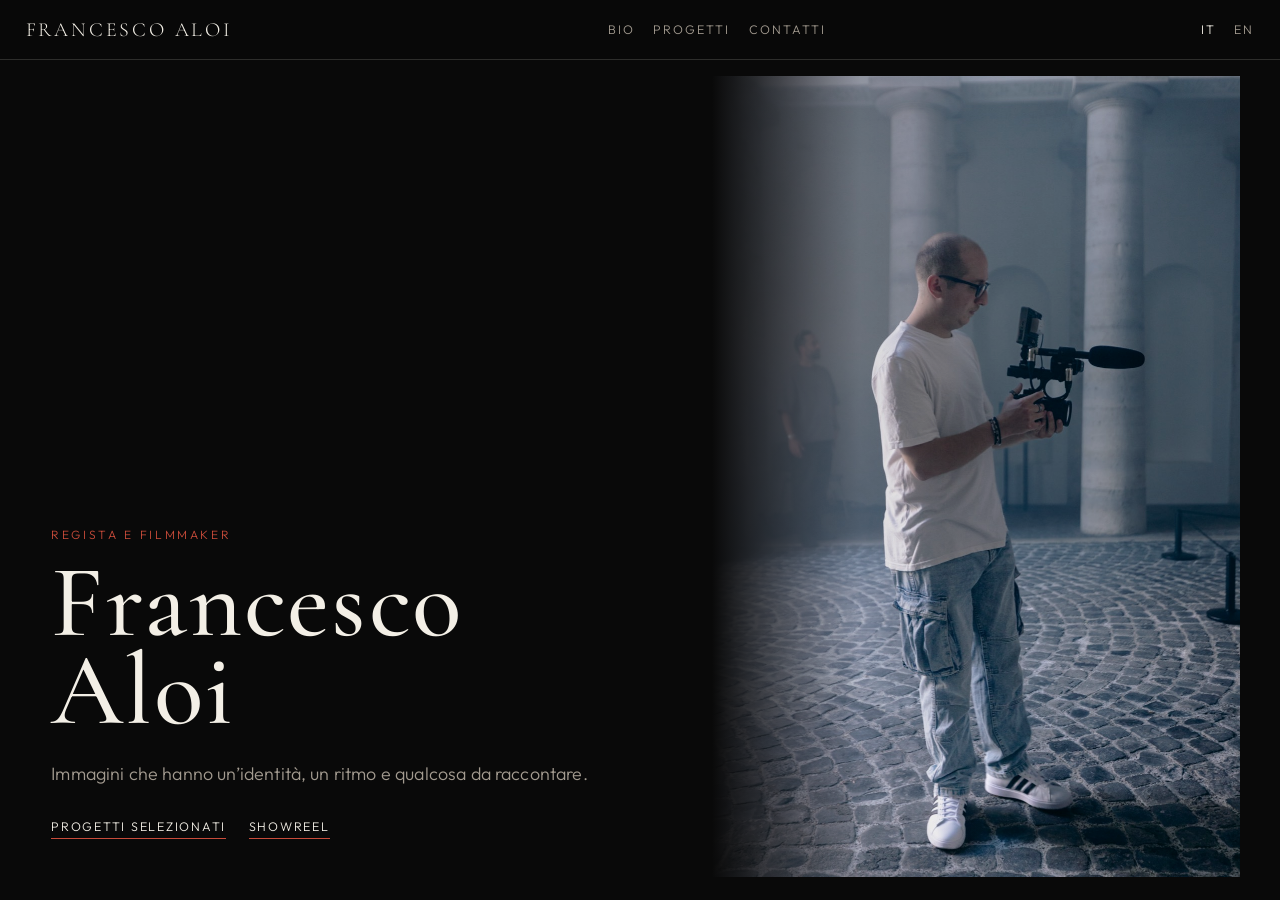
==== index.html @ e54338b9 "feat: publish filmmaker portfolio Italian and English pages for the GitHub Pages user site." ====
<!DOCTYPE html>
<html lang="it">
<head>
  <meta charset="utf-8">
  <meta name="viewport" content="width=device-width, initial-scale=1">
  <title>Francesco Aloi — Regista e filmmaker</title>
  <meta name="description" content="Francesco Aloi, regista e filmmaker. Progetti audiovisivi, branded e cinematografici.">
  <link rel="preconnect" href="https://fonts.googleapis.com">
  <link rel="preconnect" href="https://fonts.gstatic.com" crossorigin>
  <link href="https://fonts.googleapis.com/css2?family=Cormorant+Garamond:wght@500;600&family=Outfit:wght@300;400&display=swap" rel="stylesheet">
  <link rel="stylesheet" href="css/site.css">
</head>
<body>
  <header class="nav">
    <a class="brand" href="index.html">Francesco Aloi</a>
    <nav class="nav-links" aria-label="Pagine">
      <a href="bio.html">Bio</a>
      <a href="progetti.html">Progetti</a>
      <a href="contatti.html">Contatti</a>
    </nav>
    <nav class="langs" aria-label="Lingua">
      <a href="index.html" aria-current="true" lang="it">IT</a>
      <a href="en/index.html" lang="en">EN</a>
    </nav>
  </header>
  <main class="hero">
    <div class="hero-copy">
      <p class="kicker">Regista e filmmaker</p>
      <h1>Francesco<br>Aloi</h1>
      <p class="lede">Immagini che hanno un’identità, un ritmo e qualcosa da raccontare.</p>
      <div class="actions">
        <a href="progetti.html">Progetti selezionati</a>
        <a href="https://www.youtube.com/watch?v=T7Sy6mtHRzk">Showreel</a>
      </div>
    </div>
    <figure class="hero-still">
      <img src="images/portrait.jpg" alt="Francesco Aloi con una camera in una sala con colonne, nella nebbia">
    </figure>
  </main>
</body>
</html>
---- css/site.css ----
:root {
  --bg: #090909;
  --bg-raise: #121212;
  --ink: #f3efe6;
  --muted: #a39b90;
  --line: rgba(243, 239, 230, 0.16);
  --accent: #c84b3a;
  --serif: "Cormorant Garamond", "Times New Roman", serif;
  --sans: "Outfit", "Helvetica Neue", sans-serif;
}

* { box-sizing: border-box; }

html { scroll-behavior: smooth; }

body {
  margin: 0;
  min-height: 100vh;
  background: var(--bg);
  color: var(--ink);
  font-family: var(--sans);
  font-weight: 300;
  letter-spacing: 0.01em;
}

a { color: inherit; }

img { max-width: 100%; display: block; }

.nav {
  position: sticky;
  top: 0;
  z-index: 2;
  display: flex;
  align-items: center;
  justify-content: space-between;
  gap: 1.5rem;
  padding: 1.1rem 1.6rem;
  background: rgba(9, 9, 9, 0.88);
  border-bottom: 1px solid var(--line);
  backdrop-filter: blur(10px);
}

.brand {
  font-family: var(--serif);
  font-size: 1.25rem;
  letter-spacing: 0.14em;
  text-transform: uppercase;
  text-decoration: none;
}

.nav-links, .langs {
  display: flex;
  gap: 1.15rem;
  align-items: center;
}

.nav-links a, .langs a {
  color: var(--muted);
  text-decoration: none;
  font-size: 0.78rem;
  letter-spacing: 0.16em;
  text-transform: uppercase;
}

.nav-links a[aria-current="page"], .langs a[aria-current="true"] {
  color: var(--ink);
}

.hero {
  display: grid;
  grid-template-columns: 1.05fr 0.95fr;
  min-height: calc(100vh - 4.2rem);
}

.hero-copy {
  display: flex;
  flex-direction: column;
  justify-content: flex-end;
  padding: 3rem 3.2rem 3.4rem;
}

.kicker {
  margin: 0 0 1rem;
  color: var(--accent);
  font-size: 0.75rem;
  letter-spacing: 0.22em;
  text-transform: uppercase;
}

h1, h2 {
  font-family: var(--serif);
  font-weight: 500;
  letter-spacing: 0.02em;
}

h1 {
  margin: 0;
  font-size: clamp(4.2rem, 8vw, 7.4rem);
  line-height: 0.86;
}

.lede {
  max-width: 34rem;
  margin: 1.6rem 0 0;
  color: var(--muted);
  font-size: 1.12rem;
  line-height: 1.55;
}

.actions {
  display: flex;
  gap: 1.4rem;
  margin-top: 2rem;
}

.actions a {
  text-decoration: none;
  letter-spacing: 0.14em;
  text-transform: uppercase;
  font-size: 0.78rem;
  border-bottom: 1px solid var(--accent);
  padding-bottom: 0.2rem;
}

.hero-still {
  position: relative;
  min-height: 70vh;
  overflow: hidden;
}

.hero-still img {
  width: 100%;
  height: 100%;
  object-fit: cover;
  object-position: center 20%;
  filter: saturate(0.75) contrast(1.05);
}

.hero-still::after {
  content: "";
  position: absolute;
  inset: 0;
  background: linear-gradient(90deg, #090909 0%, rgba(9, 9, 9, 0.15) 28%, transparent 55%);
  pointer-events: none;
}

.page {
  width: min(920px, calc(100% - 3.2rem));
  margin: 0 auto;
  padding: 4.5rem 0 6rem;
}

.page h1 {
  font-size: clamp(3.2rem, 7vw, 5.5rem);
  margin-bottom: 1.4rem;
}

.prose p, .roles, .collab {
  color: var(--muted);
  font-size: 1.12rem;
  line-height: 1.7;
}

.section-label {
  margin: 2.6rem 0 0.6rem;
  font-size: 0.75rem;
  letter-spacing: 0.2em;
  text-transform: uppercase;
  color: var(--accent);
}

.work {
  list-style: none;
  margin: 2rem 0 0;
  padding: 0;
}

.work li {
  padding: 1.35rem 0;
  border-top: 1px solid var(--line);
}

.work h2 {
  margin: 0;
  font-size: 2rem;
}

.role {
  margin: 0.25rem 0 0.7rem;
  color: var(--muted);
  font-size: 0.95rem;
}

.links { display: flex; flex-wrap: wrap; gap: 0.9rem 1.2rem; }

.links a {
  color: var(--ink);
  font-size: 0.82rem;
  letter-spacing: 0.08em;
  text-transform: uppercase;
}

.frame {
  margin-top: 2.4rem;
  aspect-ratio: 16 / 9;
  background: #000;
  border: 1px solid var(--line);
}

.frame iframe { width: 100%; height: 100%; border: 0; }

.contact-list {
  list-style: none;
  padding: 0;
  margin: 2rem 0 0;
}

.contact-list li { margin: 0.8rem 0; font-size: 1.25rem; }

.contact-list a { text-decoration: none; border-bottom: 1px solid var(--line); }

@media (max-width: 860px) {
  .nav { flex-wrap: wrap; }
  .hero { grid-template-columns: 1fr; }
  .hero-copy { padding: 2rem 1.4rem 2.4rem; order: 2; }
  .hero-still { min-height: 62vh; order: 1; }
  .hero-still::after {
    background: linear-gradient(180deg, transparent 55%, #090909 100%);
  }
  h1 { font-size: 3.6rem; }
  .page { width: min(920px, calc(100% - 2.4rem)); }
}
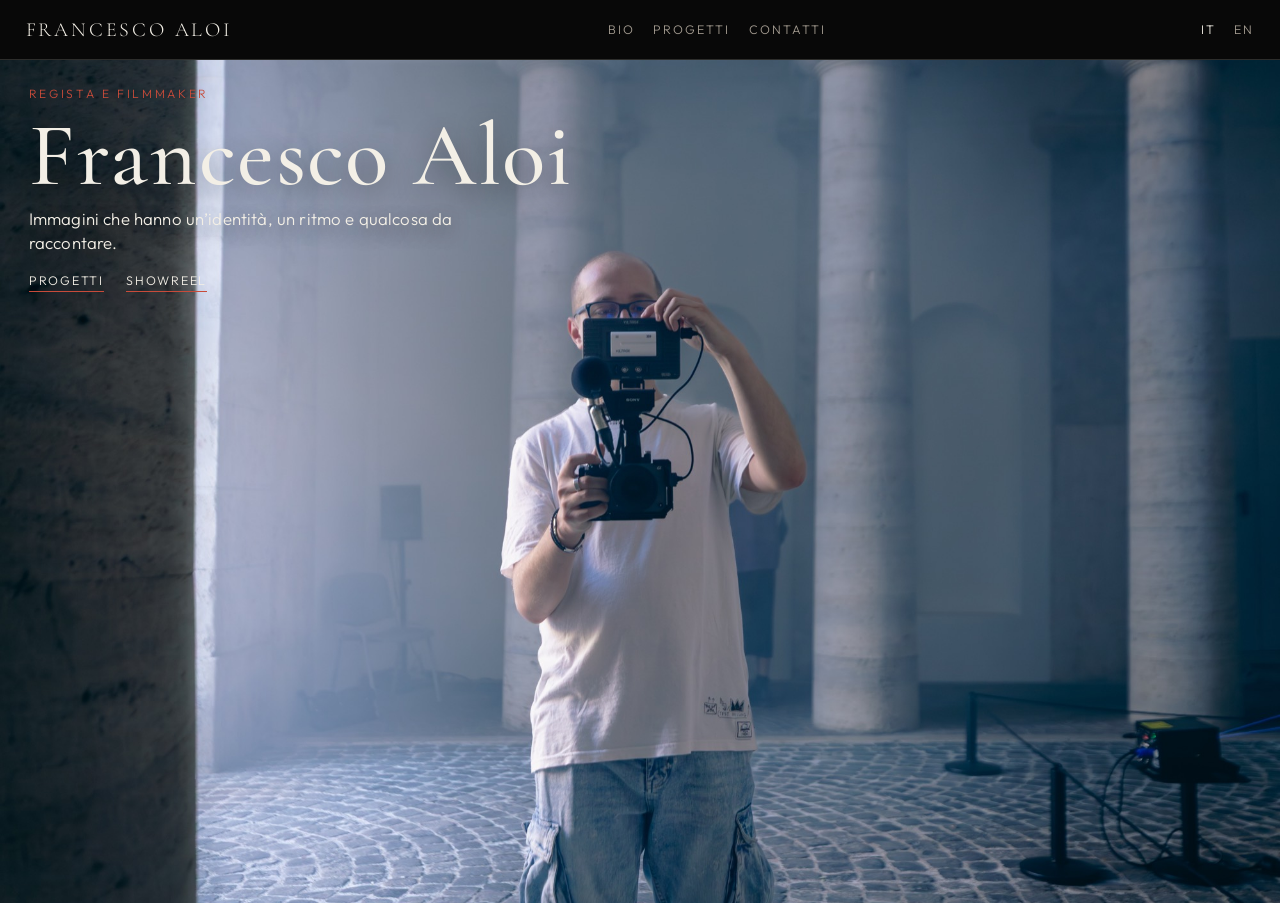
==== commit 11e7a7a2: "fix: place the name on the still Use the wide portrait on the homepage and list projects under the s" ====
--- a/index.html
+++ b/index.html
@@ -23,19 +23,17 @@
       <a href="en/index.html" lang="en">EN</a>
     </nav>
   </header>
-  <main class="hero">
-    <div class="hero-copy">
+  <main class="stage">
+    <img src="images/portrait.jpg" alt="Francesco Aloi con una camera davanti al viso, in una sala con colonne">
+    <div class="stage-copy">
       <p class="kicker">Regista e filmmaker</p>
-      <h1>Francesco<br>Aloi</h1>
+      <h1>Francesco Aloi</h1>
       <p class="lede">Immagini che hanno un’identità, un ritmo e qualcosa da raccontare.</p>
       <div class="actions">
-        <a href="progetti.html">Progetti selezionati</a>
+        <a href="progetti.html">Progetti</a>
         <a href="https://www.youtube.com/watch?v=T7Sy6mtHRzk">Showreel</a>
       </div>
     </div>
-    <figure class="hero-still">
-      <img src="images/portrait.jpg" alt="Francesco Aloi con una camera in una sala con colonne, nella nebbia">
-    </figure>
   </main>
 </body>
 </html>
--- a/css/site.css
+++ b/css/site.css
@@ -67,17 +67,32 @@
   color: var(--ink);
 }
 
-.hero {
-  display: grid;
-  grid-template-columns: 1.05fr 0.95fr;
-  min-height: calc(100vh - 4.2rem);
-}
-
-.hero-copy {
-  display: flex;
-  flex-direction: column;
-  justify-content: flex-end;
-  padding: 3rem 3.2rem 3.4rem;
+.stage {
+  position: relative;
+  height: calc(100vh - 3.6rem);
+  min-height: 28rem;
+  overflow: hidden;
+  background: #000;
+}
+
+.stage img {
+  width: 100%;
+  height: 100%;
+  object-fit: cover;
+  object-position: center 42%;
+}
+
+.stage-copy {
+  position: absolute;
+  top: 1.6rem;
+  left: 1.8rem;
+  right: 1.8rem;
+  z-index: 1;
+}
+
+.stage-copy h1 {
+  font-size: clamp(3.4rem, 7vw, 6.2rem);
+  text-shadow: 0 8px 28px rgba(0, 0, 0, 0.45);
 }
 
 .kicker {
@@ -101,17 +116,18 @@
 }
 
 .lede {
-  max-width: 34rem;
-  margin: 1.6rem 0 0;
-  color: var(--muted);
-  font-size: 1.12rem;
-  line-height: 1.55;
+  max-width: 28rem;
+  margin: 0.8rem 0 0;
+  color: var(--ink);
+  font-size: 1.05rem;
+  line-height: 1.45;
+  text-shadow: 0 6px 18px rgba(0, 0, 0, 0.55);
 }
 
 .actions {
   display: flex;
   gap: 1.4rem;
-  margin-top: 2rem;
+  margin-top: 1.1rem;
 }
 
 .actions a {
@@ -123,26 +139,72 @@
   padding-bottom: 0.2rem;
 }
 
-.hero-still {
-  position: relative;
-  min-height: 70vh;
-  overflow: hidden;
-}
-
-.hero-still img {
+.showreel {
+  width: min(1100px, calc(100% - 3.2rem));
+  margin: 0 auto;
+  padding: 2.2rem 0 0;
+}
+
+.showreel .frame { margin-top: 0.8rem; }
+
+.picker {
+  width: min(1100px, calc(100% - 3.2rem));
+  margin: 0 auto;
+  padding: 3.2rem 0 5rem;
+}
+
+.picker-title {
+  margin: 0.4rem 0 0;
+  font-family: var(--serif);
+  font-size: clamp(2.4rem, 5vw, 4.2rem);
+  font-weight: 500;
+  line-height: 0.95;
+}
+
+.picker-move {
+  display: flex;
+  gap: 0.7rem;
+  align-items: center;
+  margin: 1.3rem 0 0;
+  color: var(--muted);
+  letter-spacing: 0.16em;
+  text-transform: uppercase;
+  font-size: 0.78rem;
+}
+
+.picker-move button {
+  background: none;
+  border: 0;
+  color: var(--ink);
+  font: inherit;
+  letter-spacing: inherit;
+  text-transform: inherit;
+  cursor: pointer;
+  padding: 0;
+}
+
+.picker-list {
+  list-style: none;
+  margin: 2.4rem 0 0;
+  padding: 0;
+  border-top: 1px solid var(--line);
+}
+
+.picker-list button {
   width: 100%;
-  height: 100%;
-  object-fit: cover;
-  object-position: center 20%;
-  filter: saturate(0.75) contrast(1.05);
-}
-
-.hero-still::after {
-  content: "";
-  position: absolute;
-  inset: 0;
-  background: linear-gradient(90deg, #090909 0%, rgba(9, 9, 9, 0.15) 28%, transparent 55%);
-  pointer-events: none;
+  text-align: left;
+  background: none;
+  border: 0;
+  border-bottom: 1px solid var(--line);
+  color: var(--muted);
+  font-family: var(--serif);
+  font-size: clamp(1.5rem, 3vw, 2.15rem);
+  padding: 0.72rem 0;
+  cursor: pointer;
+}
+
+.picker-list button[aria-current="true"] {
+  color: var(--ink);
 }
 
 .page {
@@ -222,12 +284,8 @@
 
 @media (max-width: 860px) {
   .nav { flex-wrap: wrap; }
-  .hero { grid-template-columns: 1fr; }
-  .hero-copy { padding: 2rem 1.4rem 2.4rem; order: 2; }
-  .hero-still { min-height: 62vh; order: 1; }
-  .hero-still::after {
-    background: linear-gradient(180deg, transparent 55%, #090909 100%);
-  }
-  h1 { font-size: 3.6rem; }
-  .page { width: min(920px, calc(100% - 2.4rem)); }
-}
+  .stage { height: calc(100vh - 6.5rem); }
+  .stage-copy { top: 1rem; left: 1rem; right: 1rem; }
+  .stage-copy h1 { font-size: 3.1rem; }
+  .page, .showreel, .picker { width: min(1100px, calc(100% - 2.4rem)); }
+}
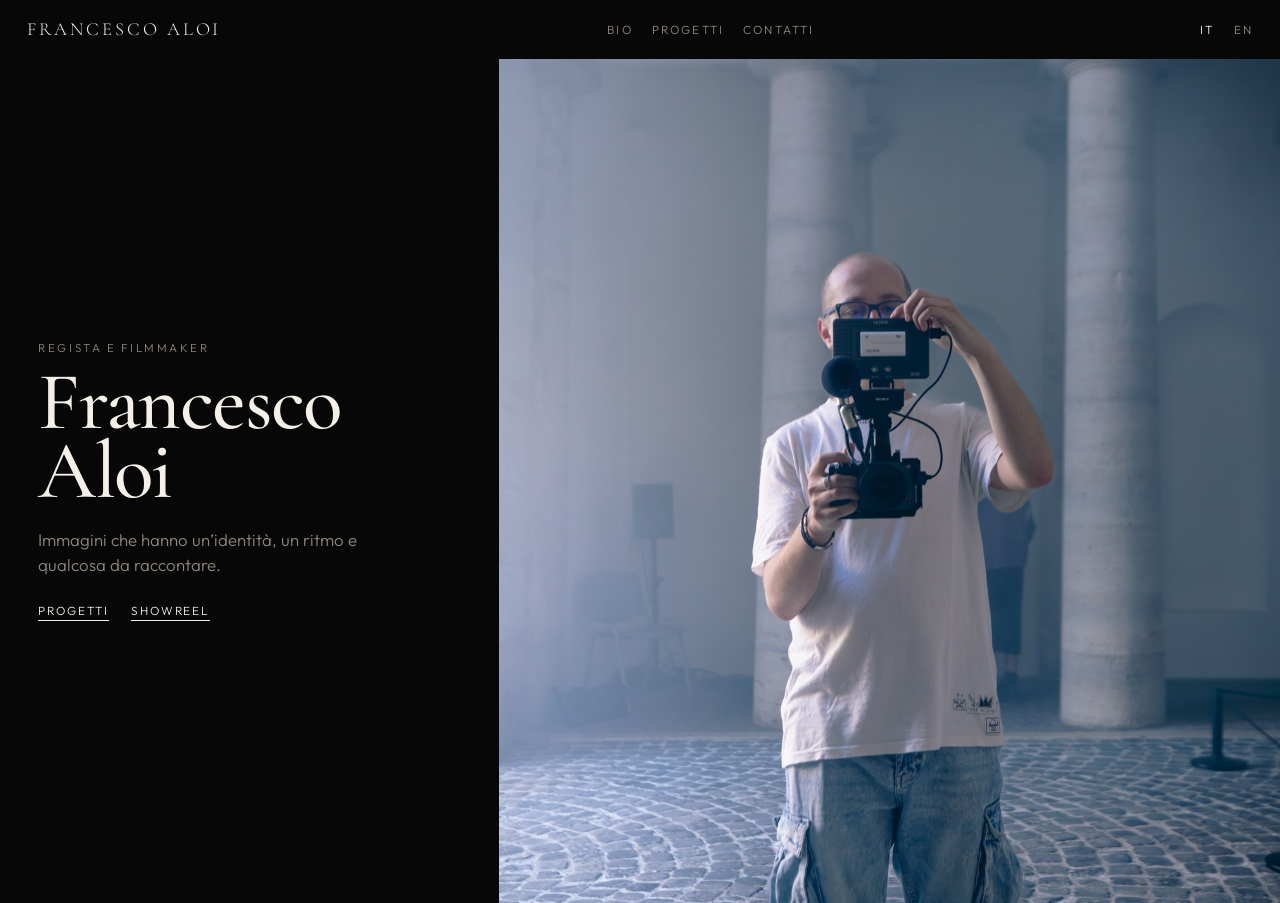
==== commit 5252032e: "fix: set the name beside the still Keep the portrait clear of type, and index the projects under the" ====
--- a/index.html
+++ b/index.html
@@ -23,17 +23,19 @@
       <a href="en/index.html" lang="en">EN</a>
     </nav>
   </header>
-  <main class="stage">
-    <img src="images/portrait.jpg" alt="Francesco Aloi con una camera davanti al viso, in una sala con colonne">
-    <div class="stage-copy">
+  <main class="home">
+    <div class="home-copy">
       <p class="kicker">Regista e filmmaker</p>
-      <h1>Francesco Aloi</h1>
+      <h1>Francesco<br>Aloi</h1>
       <p class="lede">Immagini che hanno un’identità, un ritmo e qualcosa da raccontare.</p>
       <div class="actions">
         <a href="progetti.html">Progetti</a>
         <a href="https://www.youtube.com/watch?v=T7Sy6mtHRzk">Showreel</a>
       </div>
     </div>
+    <figure class="home-still">
+      <img src="images/portrait.jpg" alt="Francesco Aloi con una camera davanti al viso, in una sala con colonne">
+    </figure>
   </main>
 </body>
 </html>
--- a/css/site.css
+++ b/css/site.css
@@ -1,17 +1,13 @@
 :root {
-  --bg: #090909;
-  --bg-raise: #121212;
-  --ink: #f3efe6;
-  --muted: #a39b90;
-  --line: rgba(243, 239, 230, 0.16);
-  --accent: #c84b3a;
+  --bg: #070707;
+  --ink: #f4f0e8;
+  --muted: #8f877c;
+  --line: rgba(244, 240, 232, 0.14);
   --serif: "Cormorant Garamond", "Times New Roman", serif;
   --sans: "Outfit", "Helvetica Neue", sans-serif;
 }
 
 * { box-sizing: border-box; }
-
-html { scroll-behavior: smooth; }
 
 body {
   margin: 0;
@@ -20,272 +16,278 @@
   color: var(--ink);
   font-family: var(--sans);
   font-weight: 300;
-  letter-spacing: 0.01em;
 }
 
 a { color: inherit; }
 
-img { max-width: 100%; display: block; }
+img { display: block; max-width: 100%; }
+
+button { font: inherit; color: inherit; }
 
 .nav {
-  position: sticky;
-  top: 0;
-  z-index: 2;
   display: flex;
   align-items: center;
   justify-content: space-between;
-  gap: 1.5rem;
-  padding: 1.1rem 1.6rem;
-  background: rgba(9, 9, 9, 0.88);
-  border-bottom: 1px solid var(--line);
-  backdrop-filter: blur(10px);
+  gap: 1.2rem;
+  padding: 1.15rem 1.7rem;
 }
 
 .brand {
   font-family: var(--serif);
-  font-size: 1.25rem;
-  letter-spacing: 0.14em;
+  font-size: 1.15rem;
+  letter-spacing: 0.16em;
   text-transform: uppercase;
   text-decoration: none;
 }
 
 .nav-links, .langs {
   display: flex;
-  gap: 1.15rem;
+  gap: 1.2rem;
   align-items: center;
 }
 
 .nav-links a, .langs a {
   color: var(--muted);
   text-decoration: none;
-  font-size: 0.78rem;
+  font-size: 0.74rem;
+  letter-spacing: 0.18em;
+  text-transform: uppercase;
+}
+
+.nav-links a[aria-current="page"], .langs a[aria-current="true"] { color: var(--ink); }
+
+.home {
+  display: grid;
+  grid-template-columns: minmax(16rem, 0.78fr) 1.22fr;
+  height: calc(100vh - 3.5rem);
+  min-height: 34rem;
+}
+
+.home-copy {
+  display: flex;
+  flex-direction: column;
+  justify-content: center;
+  padding: 2rem 3rem 2rem 2.4rem;
+}
+
+.kicker {
+  margin: 0 0 0.8rem;
+  color: var(--muted);
+  font-size: 0.72rem;
+  letter-spacing: 0.22em;
+  text-transform: uppercase;
+}
+
+h1, h2 { font-family: var(--serif); font-weight: 500; }
+
+.home-copy h1 {
+  margin: 0;
+  font-size: clamp(3.8rem, 6.4vw, 6.4rem);
+  line-height: 0.84;
+  letter-spacing: -0.02em;
+}
+
+.lede {
+  max-width: 22rem;
+  margin: 1.3rem 0 0;
+  color: var(--muted);
+  font-size: 1.05rem;
+  line-height: 1.5;
+}
+
+.actions {
+  display: flex;
+  gap: 1.4rem;
+  margin-top: 1.6rem;
+}
+
+.actions a {
+  text-decoration: none;
   letter-spacing: 0.16em;
   text-transform: uppercase;
-}
-
-.nav-links a[aria-current="page"], .langs a[aria-current="true"] {
-  color: var(--ink);
-}
-
-.stage {
-  position: relative;
-  height: calc(100vh - 3.6rem);
-  min-height: 28rem;
+  font-size: 0.74rem;
+  border-bottom: 1px solid var(--ink);
+  padding-bottom: 0.15rem;
+}
+
+.home-still {
+  margin: 0;
+  min-height: 0;
   overflow: hidden;
-  background: #000;
-}
-
-.stage img {
+}
+
+.home-still img {
   width: 100%;
   height: 100%;
   object-fit: cover;
-  object-position: center 42%;
-}
-
-.stage-copy {
-  position: absolute;
-  top: 1.6rem;
-  left: 1.8rem;
-  right: 1.8rem;
-  z-index: 1;
-}
-
-.stage-copy h1 {
-  font-size: clamp(3.4rem, 7vw, 6.2rem);
-  text-shadow: 0 8px 28px rgba(0, 0, 0, 0.45);
-}
-
-.kicker {
-  margin: 0 0 1rem;
-  color: var(--accent);
-  font-size: 0.75rem;
-  letter-spacing: 0.22em;
-  text-transform: uppercase;
-}
-
-h1, h2 {
-  font-family: var(--serif);
-  font-weight: 500;
-  letter-spacing: 0.02em;
-}
-
-h1 {
-  margin: 0;
-  font-size: clamp(4.2rem, 8vw, 7.4rem);
-  line-height: 0.86;
-}
-
-.lede {
-  max-width: 28rem;
-  margin: 0.8rem 0 0;
-  color: var(--ink);
-  font-size: 1.05rem;
-  line-height: 1.45;
-  text-shadow: 0 6px 18px rgba(0, 0, 0, 0.55);
-}
-
-.actions {
-  display: flex;
-  gap: 1.4rem;
-  margin-top: 1.1rem;
-}
-
-.actions a {
-  text-decoration: none;
-  letter-spacing: 0.14em;
-  text-transform: uppercase;
-  font-size: 0.78rem;
-  border-bottom: 1px solid var(--accent);
-  padding-bottom: 0.2rem;
-}
-
-.showreel {
-  width: min(1100px, calc(100% - 3.2rem));
+  object-position: center 30%;
+}
+
+.film {
+  background: #000;
+}
+
+.film .frame {
+  width: min(1180px, 100%);
   margin: 0 auto;
-  padding: 2.2rem 0 0;
-}
-
-.showreel .frame { margin-top: 0.8rem; }
-
-.picker {
-  width: min(1100px, calc(100% - 3.2rem));
+  aspect-ratio: 16 / 9;
+}
+
+.film iframe { width: 100%; height: 100%; border: 0; display: block; }
+
+.board {
+  display: grid;
+  grid-template-columns: 0.9fr 1.1fr;
+  gap: 3rem;
+  width: min(1180px, calc(100% - 3.4rem));
   margin: 0 auto;
-  padding: 3.2rem 0 5rem;
-}
-
-.picker-title {
-  margin: 0.4rem 0 0;
-  font-family: var(--serif);
-  font-size: clamp(2.4rem, 5vw, 4.2rem);
-  font-weight: 500;
-  line-height: 0.95;
-}
-
-.picker-move {
-  display: flex;
-  gap: 0.7rem;
-  align-items: center;
-  margin: 1.3rem 0 0;
-  color: var(--muted);
-  letter-spacing: 0.16em;
-  text-transform: uppercase;
-  font-size: 0.78rem;
-}
-
-.picker-move button {
-  background: none;
-  border: 0;
-  color: var(--ink);
-  font: inherit;
-  letter-spacing: inherit;
-  text-transform: inherit;
-  cursor: pointer;
-  padding: 0;
-}
-
-.picker-list {
+  padding: 3.4rem 0 4.5rem;
+  align-items: start;
+}
+
+.titles {
   list-style: none;
-  margin: 2.4rem 0 0;
-  padding: 0;
-  border-top: 1px solid var(--line);
-}
-
-.picker-list button {
+  margin: 0;
+  padding: 0;
+}
+
+.titles button {
+  display: block;
   width: 100%;
   text-align: left;
   background: none;
   border: 0;
+  padding: 0.42rem 0;
+  color: #5e5953;
+  letter-spacing: 0.08em;
+  text-transform: uppercase;
+  font-size: 0.92rem;
+  cursor: pointer;
+}
+
+.titles button[aria-current="true"] { color: var(--ink); }
+
+.now h1 {
+  margin: 0;
+  font-size: clamp(2.8rem, 5.5vw, 4.8rem);
+  line-height: 0.9;
+}
+
+.role {
+  margin: 0.9rem 0 0;
+  color: var(--muted);
+  font-size: 0.95rem;
+}
+
+.links {
+  display: flex;
+  flex-wrap: wrap;
+  gap: 1rem;
+  margin-top: 1rem;
+}
+
+.links a {
+  font-size: 0.75rem;
+  letter-spacing: 0.14em;
+  text-transform: uppercase;
+  text-decoration: none;
   border-bottom: 1px solid var(--line);
-  color: var(--muted);
-  font-family: var(--serif);
-  font-size: clamp(1.5rem, 3vw, 2.15rem);
-  padding: 0.72rem 0;
+  padding-bottom: 0.12rem;
+}
+
+.pager {
+  display: flex;
+  align-items: center;
+  justify-content: space-between;
+  gap: 1rem;
+  margin-top: 2.2rem;
+}
+
+.move {
+  display: flex;
+  gap: 0.65rem;
+  align-items: center;
+  margin: 0;
+  color: var(--muted);
+  letter-spacing: 0.16em;
+  text-transform: uppercase;
+  font-size: 0.74rem;
+}
+
+.move button {
+  background: none;
+  border: 0;
+  padding: 0;
   cursor: pointer;
-}
-
-.picker-list button[aria-current="true"] {
+  letter-spacing: inherit;
+  text-transform: inherit;
+}
+
+.nums {
+  display: flex;
+  gap: 0.85rem;
+  margin: 0;
+}
+
+.nums button {
+  background: none;
+  border: 0;
+  padding: 0;
+  color: #5e5953;
+  cursor: pointer;
+  font-size: 0.78rem;
+  letter-spacing: 0.08em;
+}
+
+.nums button[aria-current="true"] { color: var(--ink); }
+
+.page {
+  width: min(760px, calc(100% - 3.2rem));
+  margin: 0 auto;
+  padding: 3.5rem 0 5rem;
+}
+
+.page h1 {
+  margin: 0 0 1.2rem;
+  font-size: clamp(3.2rem, 7vw, 5.2rem);
+  line-height: 0.9;
+}
+
+.prose p, .roles, .collab {
+  color: var(--muted);
+  font-size: 1.08rem;
+  line-height: 1.7;
+}
+
+.section-label {
+  margin: 2.4rem 0 0.45rem;
+  font-size: 0.72rem;
+  letter-spacing: 0.2em;
+  text-transform: uppercase;
   color: var(--ink);
 }
-
-.page {
-  width: min(920px, calc(100% - 3.2rem));
-  margin: 0 auto;
-  padding: 4.5rem 0 6rem;
-}
-
-.page h1 {
-  font-size: clamp(3.2rem, 7vw, 5.5rem);
-  margin-bottom: 1.4rem;
-}
-
-.prose p, .roles, .collab {
-  color: var(--muted);
-  font-size: 1.12rem;
-  line-height: 1.7;
-}
-
-.section-label {
-  margin: 2.6rem 0 0.6rem;
-  font-size: 0.75rem;
-  letter-spacing: 0.2em;
-  text-transform: uppercase;
-  color: var(--accent);
-}
-
-.work {
-  list-style: none;
-  margin: 2rem 0 0;
-  padding: 0;
-}
-
-.work li {
-  padding: 1.35rem 0;
-  border-top: 1px solid var(--line);
-}
-
-.work h2 {
-  margin: 0;
-  font-size: 2rem;
-}
-
-.role {
-  margin: 0.25rem 0 0.7rem;
-  color: var(--muted);
-  font-size: 0.95rem;
-}
-
-.links { display: flex; flex-wrap: wrap; gap: 0.9rem 1.2rem; }
-
-.links a {
-  color: var(--ink);
-  font-size: 0.82rem;
-  letter-spacing: 0.08em;
-  text-transform: uppercase;
-}
-
-.frame {
-  margin-top: 2.4rem;
-  aspect-ratio: 16 / 9;
-  background: #000;
-  border: 1px solid var(--line);
-}
-
-.frame iframe { width: 100%; height: 100%; border: 0; }
 
 .contact-list {
   list-style: none;
-  padding: 0;
-  margin: 2rem 0 0;
-}
-
-.contact-list li { margin: 0.8rem 0; font-size: 1.25rem; }
+  margin: 1.6rem 0 0;
+  padding: 0;
+}
+
+.contact-list li { margin: 0.7rem 0; font-size: 1.2rem; }
 
 .contact-list a { text-decoration: none; border-bottom: 1px solid var(--line); }
 
-@media (max-width: 860px) {
-  .nav { flex-wrap: wrap; }
-  .stage { height: calc(100vh - 6.5rem); }
-  .stage-copy { top: 1rem; left: 1rem; right: 1rem; }
-  .stage-copy h1 { font-size: 3.1rem; }
-  .page, .showreel, .picker { width: min(1100px, calc(100% - 2.4rem)); }
-}
+@media (max-width: 800px) {
+  .nav { flex-wrap: wrap; padding: 1rem; }
+  .home {
+    grid-template-columns: 1fr;
+    height: auto;
+    min-height: 0;
+  }
+  .home-copy { padding: 1.6rem 1.2rem 0.4rem; }
+  .home-copy h1 { font-size: 3.5rem; }
+  .home-still { height: 58vw; min-height: 14rem; }
+  .board { grid-template-columns: 1fr; gap: 2rem; }
+  .now { order: -1; }
+  .page { width: min(760px, calc(100% - 2rem)); }
+}
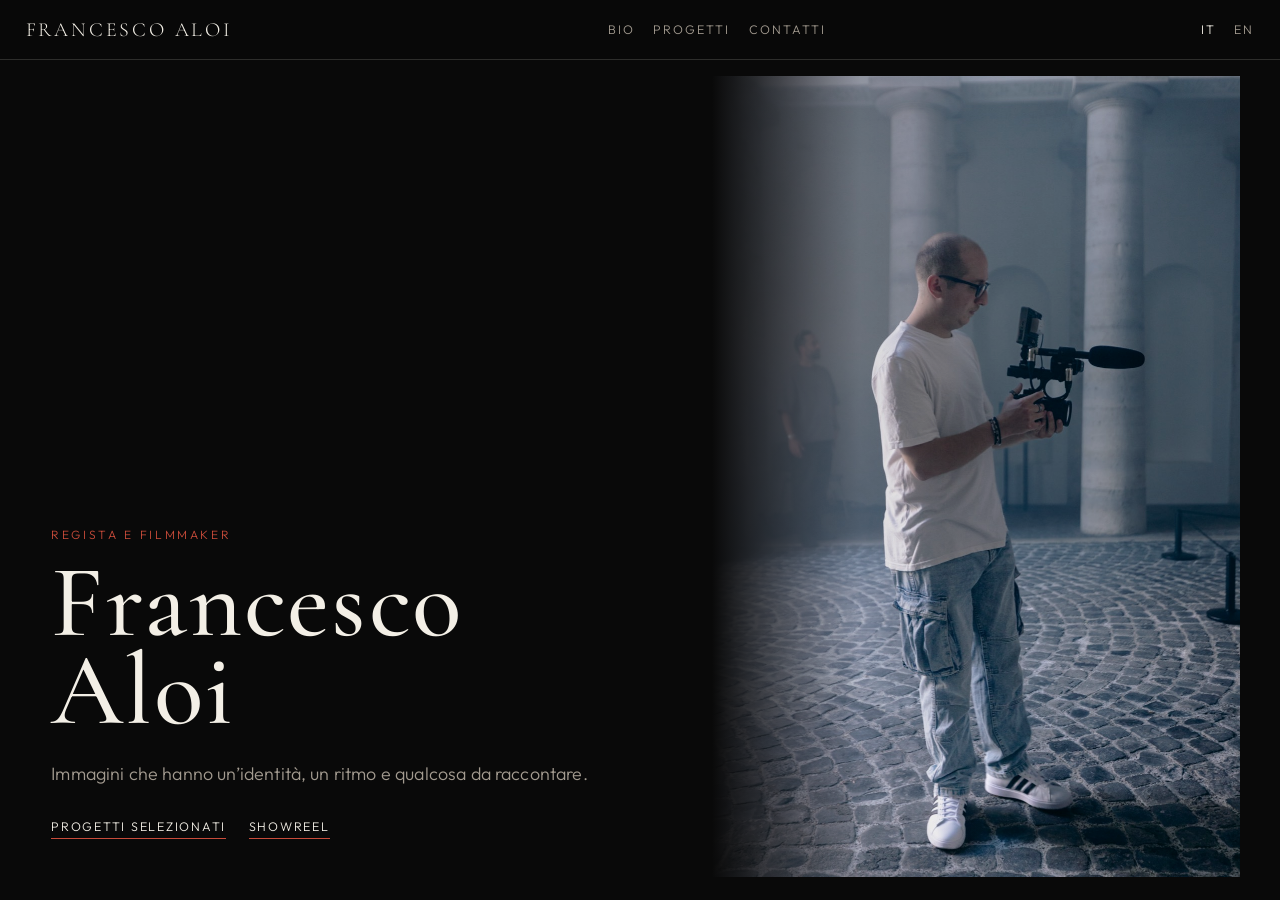
==== commit d31b2f4f: "fix: restore the first site Return the pages to the first published version." ====
--- a/index.html
+++ b/index.html
@@ -23,18 +23,18 @@
       <a href="en/index.html" lang="en">EN</a>
     </nav>
   </header>
-  <main class="home">
-    <div class="home-copy">
+  <main class="hero">
+    <div class="hero-copy">
       <p class="kicker">Regista e filmmaker</p>
       <h1>Francesco<br>Aloi</h1>
       <p class="lede">Immagini che hanno un’identità, un ritmo e qualcosa da raccontare.</p>
       <div class="actions">
-        <a href="progetti.html">Progetti</a>
+        <a href="progetti.html">Progetti selezionati</a>
         <a href="https://www.youtube.com/watch?v=T7Sy6mtHRzk">Showreel</a>
       </div>
     </div>
-    <figure class="home-still">
-      <img src="images/portrait.jpg" alt="Francesco Aloi con una camera davanti al viso, in una sala con colonne">
+    <figure class="hero-still">
+      <img src="images/portrait.jpg" alt="Francesco Aloi con una camera in una sala con colonne, nella nebbia">
     </figure>
   </main>
 </body>
--- a/css/site.css
+++ b/css/site.css
@@ -1,13 +1,17 @@
 :root {
-  --bg: #070707;
-  --ink: #f4f0e8;
-  --muted: #8f877c;
-  --line: rgba(244, 240, 232, 0.14);
+  --bg: #090909;
+  --bg-raise: #121212;
+  --ink: #f3efe6;
+  --muted: #a39b90;
+  --line: rgba(243, 239, 230, 0.16);
+  --accent: #c84b3a;
   --serif: "Cormorant Garamond", "Times New Roman", serif;
   --sans: "Outfit", "Helvetica Neue", sans-serif;
 }
 
 * { box-sizing: border-box; }
+
+html { scroll-behavior: smooth; }
 
 body {
   margin: 0;
@@ -16,278 +20,214 @@
   color: var(--ink);
   font-family: var(--sans);
   font-weight: 300;
+  letter-spacing: 0.01em;
 }
 
 a { color: inherit; }
 
-img { display: block; max-width: 100%; }
-
-button { font: inherit; color: inherit; }
+img { max-width: 100%; display: block; }
 
 .nav {
+  position: sticky;
+  top: 0;
+  z-index: 2;
   display: flex;
   align-items: center;
   justify-content: space-between;
-  gap: 1.2rem;
-  padding: 1.15rem 1.7rem;
+  gap: 1.5rem;
+  padding: 1.1rem 1.6rem;
+  background: rgba(9, 9, 9, 0.88);
+  border-bottom: 1px solid var(--line);
+  backdrop-filter: blur(10px);
 }
 
 .brand {
   font-family: var(--serif);
-  font-size: 1.15rem;
+  font-size: 1.25rem;
+  letter-spacing: 0.14em;
+  text-transform: uppercase;
+  text-decoration: none;
+}
+
+.nav-links, .langs {
+  display: flex;
+  gap: 1.15rem;
+  align-items: center;
+}
+
+.nav-links a, .langs a {
+  color: var(--muted);
+  text-decoration: none;
+  font-size: 0.78rem;
   letter-spacing: 0.16em;
   text-transform: uppercase;
-  text-decoration: none;
-}
-
-.nav-links, .langs {
-  display: flex;
-  gap: 1.2rem;
-  align-items: center;
-}
-
-.nav-links a, .langs a {
-  color: var(--muted);
-  text-decoration: none;
-  font-size: 0.74rem;
-  letter-spacing: 0.18em;
-  text-transform: uppercase;
-}
-
-.nav-links a[aria-current="page"], .langs a[aria-current="true"] { color: var(--ink); }
-
-.home {
+}
+
+.nav-links a[aria-current="page"], .langs a[aria-current="true"] {
+  color: var(--ink);
+}
+
+.hero {
   display: grid;
-  grid-template-columns: minmax(16rem, 0.78fr) 1.22fr;
-  height: calc(100vh - 3.5rem);
-  min-height: 34rem;
-}
-
-.home-copy {
+  grid-template-columns: 1.05fr 0.95fr;
+  min-height: calc(100vh - 4.2rem);
+}
+
+.hero-copy {
   display: flex;
   flex-direction: column;
-  justify-content: center;
-  padding: 2rem 3rem 2rem 2.4rem;
+  justify-content: flex-end;
+  padding: 3rem 3.2rem 3.4rem;
 }
 
 .kicker {
-  margin: 0 0 0.8rem;
-  color: var(--muted);
-  font-size: 0.72rem;
+  margin: 0 0 1rem;
+  color: var(--accent);
+  font-size: 0.75rem;
   letter-spacing: 0.22em;
   text-transform: uppercase;
 }
 
-h1, h2 { font-family: var(--serif); font-weight: 500; }
-
-.home-copy h1 {
+h1, h2 {
+  font-family: var(--serif);
+  font-weight: 500;
+  letter-spacing: 0.02em;
+}
+
+h1 {
   margin: 0;
-  font-size: clamp(3.8rem, 6.4vw, 6.4rem);
-  line-height: 0.84;
-  letter-spacing: -0.02em;
+  font-size: clamp(4.2rem, 8vw, 7.4rem);
+  line-height: 0.86;
 }
 
 .lede {
-  max-width: 22rem;
-  margin: 1.3rem 0 0;
-  color: var(--muted);
-  font-size: 1.05rem;
-  line-height: 1.5;
+  max-width: 34rem;
+  margin: 1.6rem 0 0;
+  color: var(--muted);
+  font-size: 1.12rem;
+  line-height: 1.55;
 }
 
 .actions {
   display: flex;
   gap: 1.4rem;
-  margin-top: 1.6rem;
+  margin-top: 2rem;
 }
 
 .actions a {
   text-decoration: none;
-  letter-spacing: 0.16em;
-  text-transform: uppercase;
-  font-size: 0.74rem;
-  border-bottom: 1px solid var(--ink);
-  padding-bottom: 0.15rem;
-}
-
-.home-still {
-  margin: 0;
-  min-height: 0;
+  letter-spacing: 0.14em;
+  text-transform: uppercase;
+  font-size: 0.78rem;
+  border-bottom: 1px solid var(--accent);
+  padding-bottom: 0.2rem;
+}
+
+.hero-still {
+  position: relative;
+  min-height: 70vh;
   overflow: hidden;
 }
 
-.home-still img {
+.hero-still img {
   width: 100%;
   height: 100%;
   object-fit: cover;
-  object-position: center 30%;
-}
-
-.film {
+  object-position: center 20%;
+  filter: saturate(0.75) contrast(1.05);
+}
+
+.hero-still::after {
+  content: "";
+  position: absolute;
+  inset: 0;
+  background: linear-gradient(90deg, #090909 0%, rgba(9, 9, 9, 0.15) 28%, transparent 55%);
+  pointer-events: none;
+}
+
+.page {
+  width: min(920px, calc(100% - 3.2rem));
+  margin: 0 auto;
+  padding: 4.5rem 0 6rem;
+}
+
+.page h1 {
+  font-size: clamp(3.2rem, 7vw, 5.5rem);
+  margin-bottom: 1.4rem;
+}
+
+.prose p, .roles, .collab {
+  color: var(--muted);
+  font-size: 1.12rem;
+  line-height: 1.7;
+}
+
+.section-label {
+  margin: 2.6rem 0 0.6rem;
+  font-size: 0.75rem;
+  letter-spacing: 0.2em;
+  text-transform: uppercase;
+  color: var(--accent);
+}
+
+.work {
+  list-style: none;
+  margin: 2rem 0 0;
+  padding: 0;
+}
+
+.work li {
+  padding: 1.35rem 0;
+  border-top: 1px solid var(--line);
+}
+
+.work h2 {
+  margin: 0;
+  font-size: 2rem;
+}
+
+.role {
+  margin: 0.25rem 0 0.7rem;
+  color: var(--muted);
+  font-size: 0.95rem;
+}
+
+.links { display: flex; flex-wrap: wrap; gap: 0.9rem 1.2rem; }
+
+.links a {
+  color: var(--ink);
+  font-size: 0.82rem;
+  letter-spacing: 0.08em;
+  text-transform: uppercase;
+}
+
+.frame {
+  margin-top: 2.4rem;
+  aspect-ratio: 16 / 9;
   background: #000;
-}
-
-.film .frame {
-  width: min(1180px, 100%);
-  margin: 0 auto;
-  aspect-ratio: 16 / 9;
-}
-
-.film iframe { width: 100%; height: 100%; border: 0; display: block; }
-
-.board {
-  display: grid;
-  grid-template-columns: 0.9fr 1.1fr;
-  gap: 3rem;
-  width: min(1180px, calc(100% - 3.4rem));
-  margin: 0 auto;
-  padding: 3.4rem 0 4.5rem;
-  align-items: start;
-}
-
-.titles {
-  list-style: none;
-  margin: 0;
-  padding: 0;
-}
-
-.titles button {
-  display: block;
-  width: 100%;
-  text-align: left;
-  background: none;
-  border: 0;
-  padding: 0.42rem 0;
-  color: #5e5953;
-  letter-spacing: 0.08em;
-  text-transform: uppercase;
-  font-size: 0.92rem;
-  cursor: pointer;
-}
-
-.titles button[aria-current="true"] { color: var(--ink); }
-
-.now h1 {
-  margin: 0;
-  font-size: clamp(2.8rem, 5.5vw, 4.8rem);
-  line-height: 0.9;
-}
-
-.role {
-  margin: 0.9rem 0 0;
-  color: var(--muted);
-  font-size: 0.95rem;
-}
-
-.links {
-  display: flex;
-  flex-wrap: wrap;
-  gap: 1rem;
-  margin-top: 1rem;
-}
-
-.links a {
-  font-size: 0.75rem;
-  letter-spacing: 0.14em;
-  text-transform: uppercase;
-  text-decoration: none;
-  border-bottom: 1px solid var(--line);
-  padding-bottom: 0.12rem;
-}
-
-.pager {
-  display: flex;
-  align-items: center;
-  justify-content: space-between;
-  gap: 1rem;
-  margin-top: 2.2rem;
-}
-
-.move {
-  display: flex;
-  gap: 0.65rem;
-  align-items: center;
-  margin: 0;
-  color: var(--muted);
-  letter-spacing: 0.16em;
-  text-transform: uppercase;
-  font-size: 0.74rem;
-}
-
-.move button {
-  background: none;
-  border: 0;
-  padding: 0;
-  cursor: pointer;
-  letter-spacing: inherit;
-  text-transform: inherit;
-}
-
-.nums {
-  display: flex;
-  gap: 0.85rem;
-  margin: 0;
-}
-
-.nums button {
-  background: none;
-  border: 0;
-  padding: 0;
-  color: #5e5953;
-  cursor: pointer;
-  font-size: 0.78rem;
-  letter-spacing: 0.08em;
-}
-
-.nums button[aria-current="true"] { color: var(--ink); }
-
-.page {
-  width: min(760px, calc(100% - 3.2rem));
-  margin: 0 auto;
-  padding: 3.5rem 0 5rem;
-}
-
-.page h1 {
-  margin: 0 0 1.2rem;
-  font-size: clamp(3.2rem, 7vw, 5.2rem);
-  line-height: 0.9;
-}
-
-.prose p, .roles, .collab {
-  color: var(--muted);
-  font-size: 1.08rem;
-  line-height: 1.7;
-}
-
-.section-label {
-  margin: 2.4rem 0 0.45rem;
-  font-size: 0.72rem;
-  letter-spacing: 0.2em;
-  text-transform: uppercase;
-  color: var(--ink);
-}
+  border: 1px solid var(--line);
+}
+
+.frame iframe { width: 100%; height: 100%; border: 0; }
 
 .contact-list {
   list-style: none;
-  margin: 1.6rem 0 0;
   padding: 0;
-}
-
-.contact-list li { margin: 0.7rem 0; font-size: 1.2rem; }
+  margin: 2rem 0 0;
+}
+
+.contact-list li { margin: 0.8rem 0; font-size: 1.25rem; }
 
 .contact-list a { text-decoration: none; border-bottom: 1px solid var(--line); }
 
-@media (max-width: 800px) {
-  .nav { flex-wrap: wrap; padding: 1rem; }
-  .home {
-    grid-template-columns: 1fr;
-    height: auto;
-    min-height: 0;
+@media (max-width: 860px) {
+  .nav { flex-wrap: wrap; }
+  .hero { grid-template-columns: 1fr; }
+  .hero-copy { padding: 2rem 1.4rem 2.4rem; order: 2; }
+  .hero-still { min-height: 62vh; order: 1; }
+  .hero-still::after {
+    background: linear-gradient(180deg, transparent 55%, #090909 100%);
   }
-  .home-copy { padding: 1.6rem 1.2rem 0.4rem; }
-  .home-copy h1 { font-size: 3.5rem; }
-  .home-still { height: 58vw; min-height: 14rem; }
-  .board { grid-template-columns: 1fr; gap: 2rem; }
-  .now { order: -1; }
-  .page { width: min(760px, calc(100% - 2rem)); }
-}
+  h1 { font-size: 3.6rem; }
+  .page { width: min(920px, calc(100% - 2.4rem)); }
+}
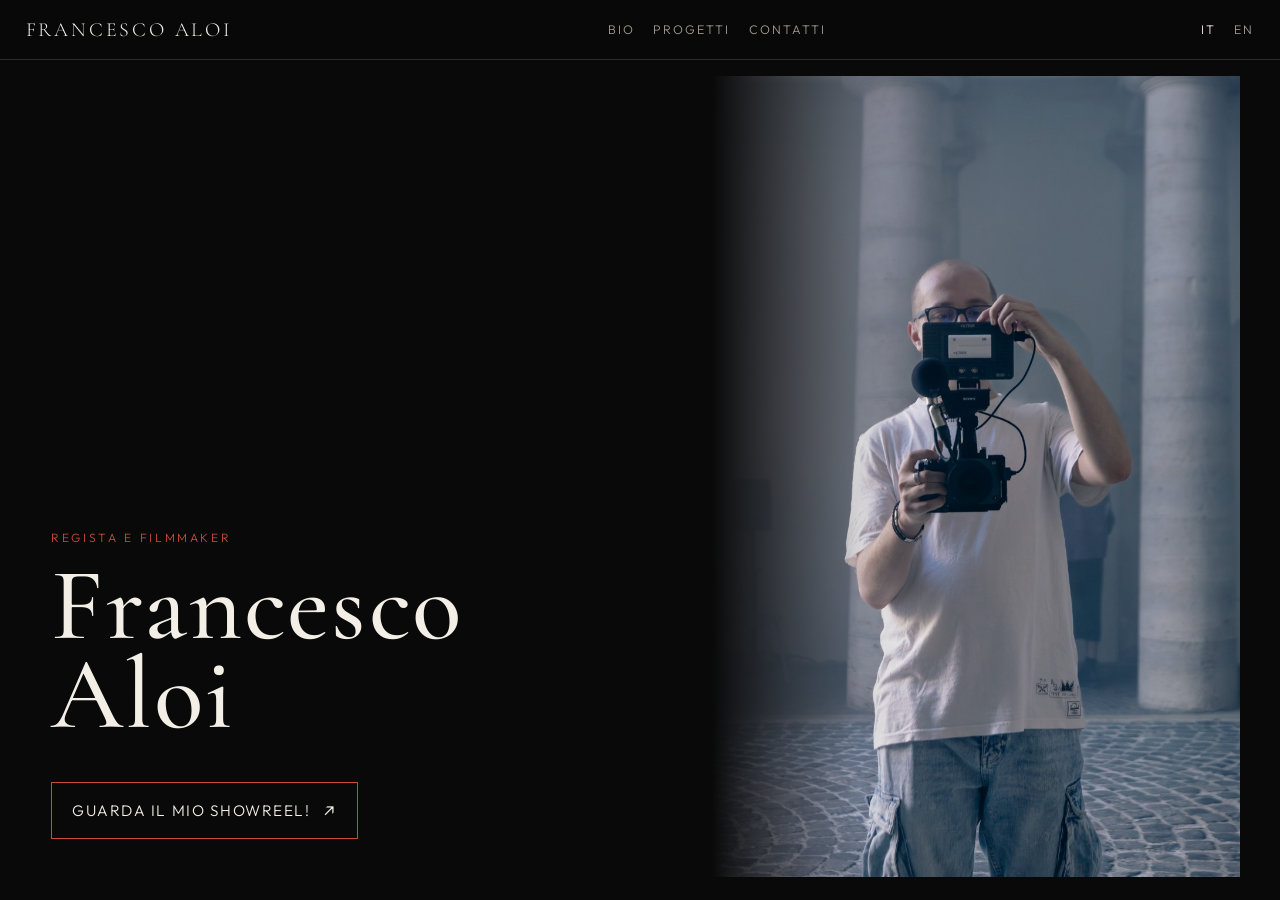
==== commit 10462192: "Aggiornamento Aggiornamento files portfolio" ====
--- a/index.html
+++ b/index.html
@@ -27,10 +27,8 @@
     <div class="hero-copy">
       <p class="kicker">Regista e filmmaker</p>
       <h1>Francesco<br>Aloi</h1>
-      <p class="lede">Immagini che hanno un’identità, un ritmo e qualcosa da raccontare.</p>
-      <div class="actions">
-        <a href="progetti.html">Progetti selezionati</a>
-        <a href="https://www.youtube.com/watch?v=T7Sy6mtHRzk">Showreel</a>
+      <div class="actions hero-actions">
+        <a class="showreel-cta" href="https://www.youtube.com/watch?v=T7Sy6mtHRzk">Guarda il mio Showreel!</a>
       </div>
     </div>
     <figure class="hero-still">
--- a/css/site.css
+++ b/css/site.css
@@ -123,6 +123,32 @@
   padding-bottom: 0.2rem;
 }
 
+.hero-actions {
+  margin-top: 2.8rem;
+}
+
+.actions .showreel-cta {
+  display: inline-flex;
+  align-items: center;
+  gap: 0.8rem;
+  padding: 1rem 1.25rem 0.95rem;
+  border: 1px solid var(--accent);
+  font-size: clamp(0.9rem, 1.2vw, 1.08rem);
+  letter-spacing: 0.1em;
+  transition: background-color 180ms ease, color 180ms ease;
+}
+
+.actions .showreel-cta::after {
+  content: "↗";
+  font-size: 1.2em;
+}
+
+.actions .showreel-cta:hover,
+.actions .showreel-cta:focus-visible {
+  background: var(--accent);
+  color: var(--ink);
+}
+
 .hero-still {
   position: relative;
   min-height: 70vh;
@@ -184,6 +210,33 @@
 .work h2 {
   margin: 0;
   font-size: 2rem;
+}
+
+.project-videos {
+  display: grid;
+  grid-template-columns: repeat(2, minmax(0, 1fr));
+  gap: 1rem;
+  margin: 1.15rem 0 1rem;
+}
+
+.video-frame {
+  min-width: 0;
+  aspect-ratio: 16 / 9;
+  overflow: hidden;
+  background: #000;
+  border: 1px solid var(--line);
+}
+
+.video-frame iframe {
+  display: block;
+  width: 100%;
+  height: 100%;
+  border: 0;
+}
+
+.video-frame-short {
+  aspect-ratio: 9 / 16;
+  max-width: 15rem;
 }
 
 .role {
@@ -230,4 +283,7 @@
   }
   h1 { font-size: 3.6rem; }
   .page { width: min(920px, calc(100% - 2.4rem)); }
-}
+  .project-videos { grid-template-columns: 1fr; }
+  .video-frame-short { max-width: min(100%, 18rem); }
+  .actions .showreel-cta { font-size: 0.9rem; }
+}
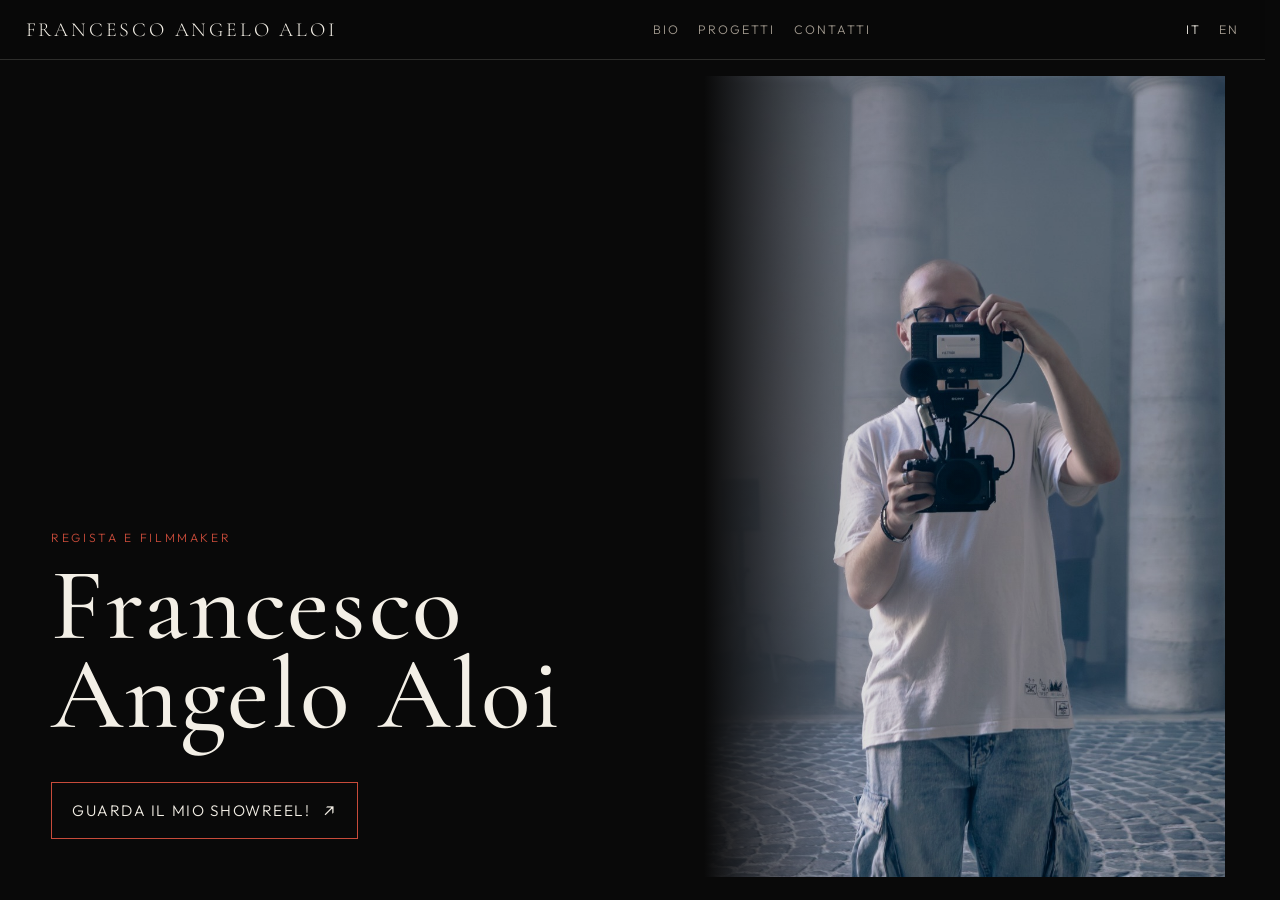
==== commit f0bf6031: "Aggiornamento Da FA a FAA" ====
--- a/index.html
+++ b/index.html
@@ -3,16 +3,20 @@
 <head>
   <meta charset="utf-8">
   <meta name="viewport" content="width=device-width, initial-scale=1">
-  <title>Francesco Aloi — Regista e filmmaker</title>
-  <meta name="description" content="Francesco Aloi, regista e filmmaker. Progetti audiovisivi, branded e cinematografici.">
+  <title>Francesco Angelo Aloi — Regista e filmmaker</title>
+  <meta name="description" content="Francesco Angelo Aloi, regista e filmmaker. Progetti audiovisivi, branded e cinematografici.">
   <link rel="preconnect" href="https://fonts.googleapis.com">
   <link rel="preconnect" href="https://fonts.gstatic.com" crossorigin>
   <link href="https://fonts.googleapis.com/css2?family=Cormorant+Garamond:wght@500;600&family=Outfit:wght@300;400&display=swap" rel="stylesheet">
   <link rel="stylesheet" href="css/site.css">
+    <link rel="icon" href="/assets/favicon.ico" sizes="any">
+    <link rel="icon" type="image/svg+xml" href="/assets/favicon.svg">
+    <link rel="icon" type="image/png" sizes="32x32" href="/assets/favicon-32.png">
+    <link rel="icon" type="image/png" sizes="16x16" href="/assets/favicon-16.png">
 </head>
 <body>
   <header class="nav">
-    <a class="brand" href="index.html">Francesco Aloi</a>
+    <a class="brand" href="index.html">Francesco Angelo Aloi</a>
     <nav class="nav-links" aria-label="Pagine">
       <a href="bio.html">Bio</a>
       <a href="progetti.html">Progetti</a>
@@ -26,13 +30,13 @@
   <main class="hero">
     <div class="hero-copy">
       <p class="kicker">Regista e filmmaker</p>
-      <h1>Francesco<br>Aloi</h1>
+      <h1>Francesco<br>Angelo Aloi</h1>
       <div class="actions hero-actions">
         <a class="showreel-cta" href="https://www.youtube.com/watch?v=T7Sy6mtHRzk">Guarda il mio Showreel!</a>
       </div>
     </div>
     <figure class="hero-still">
-      <img src="images/portrait.jpg" alt="Francesco Aloi con una camera in una sala con colonne, nella nebbia">
+      <img src="images/portrait.jpg" alt="Francesco Angelo Aloi con una camera in una sala con colonne, nella nebbia">
     </figure>
   </main>
 </body>
--- a/css/site.css
+++ b/css/site.css
@@ -11,7 +11,10 @@
 
 * { box-sizing: border-box; }
 
-html { scroll-behavior: smooth; }
+html {
+  scroll-behavior: smooth;
+  scrollbar-gutter: stable;
+}
 
 body {
   margin: 0;
@@ -182,10 +185,48 @@
   margin-bottom: 1.4rem;
 }
 
+.page-wide { width: min(1180px, calc(100% - 3.2rem)); }
+
 .prose p, .roles, .collab {
   color: var(--muted);
   font-size: 1.12rem;
   line-height: 1.7;
+}
+
+.bio-intro {
+  display: grid;
+  grid-template-columns: minmax(0, 1fr) minmax(0, 1.15fr);
+  gap: 3.2rem;
+  align-items: start;
+}
+
+.bio-text > p:first-child { margin-top: 0; }
+
+.bio-photo { margin: 0; }
+
+.bio-photo img {
+  width: 100%;
+  height: auto;
+  aspect-ratio: 3 / 2;
+  object-fit: cover;
+  object-position: 30% center;
+  filter: saturate(0.75) contrast(1.05);
+}
+
+.collab-list {
+  list-style: none;
+  margin: 0;
+  padding: 0;
+  column-count: 3;
+  column-gap: 2.5rem;
+}
+
+.collab-list li {
+  break-inside: avoid;
+  padding: 0.3rem 0;
+  color: var(--muted);
+  font-size: 1.12rem;
+  line-height: 1.5;
 }
 
 .section-label {
@@ -203,23 +244,45 @@
 }
 
 .work li {
-  padding: 1.35rem 0;
+  display: grid;
+  grid-template-columns: minmax(0, 1.7fr) minmax(0, 1fr);
+  gap: 1.2rem 3rem;
+  align-items: start;
+  padding: 2.6rem 0;
   border-top: 1px solid var(--line);
 }
 
+.work li.work-item-text-only { grid-template-columns: minmax(0, 1fr); }
+
+.work-text { grid-column: 2; grid-row: 1; padding-top: 0.15rem; }
+.work li.work-item-text-only .work-text { grid-column: 1; max-width: 40rem; }
+
 .work h2 {
   margin: 0;
   font-size: 2rem;
+  line-height: 1.08;
+}
+
+.work-text .role { margin: 0.55rem 0 1.1rem; }
+
+.desc {
+  margin: 0 0 1.3rem;
+  color: var(--muted);
+  font-size: 1.05rem;
+  line-height: 1.7;
 }
 
 .project-videos {
-  display: grid;
-  grid-template-columns: repeat(2, minmax(0, 1fr));
+  grid-column: 1;
+  grid-row: 1;
+  display: grid;
+  grid-template-columns: repeat(6, minmax(0, 1fr));
   gap: 1rem;
-  margin: 1.15rem 0 1rem;
+  margin: 0;
 }
 
 .video-frame {
+  grid-column: 1 / -1;
   min-width: 0;
   aspect-ratio: 16 / 9;
   overflow: hidden;
@@ -227,6 +290,13 @@
   border: 1px solid var(--line);
 }
 
+.video-frame img {
+  display: block;
+  width: 100%;
+  height: 100%;
+  object-fit: cover;
+}
+
 .video-frame iframe {
   display: block;
   width: 100%;
@@ -235,8 +305,9 @@
 }
 
 .video-frame-short {
+  grid-column: span 2;
   aspect-ratio: 9 / 16;
-  max-width: 15rem;
+  max-width: none;
 }
 
 .role {
@@ -269,7 +340,32 @@
   margin: 2rem 0 0;
 }
 
-.contact-list li { margin: 0.8rem 0; font-size: 1.25rem; }
+.contact-lede {
+  max-width: 34rem;
+  margin: 0 0 1.4rem;
+  color: var(--muted);
+  font-size: 1.12rem;
+  line-height: 1.7;
+}
+
+.contact-list li {
+  display: grid;
+  grid-template-columns: 8.5rem minmax(0, 1fr);
+  align-items: baseline;
+  margin: 0;
+  padding: 0.9rem 0;
+  border-top: 1px solid var(--line);
+  font-size: 1.25rem;
+}
+
+.contact-list li:last-child { border-bottom: 1px solid var(--line); }
+
+.contact-label {
+  color: var(--muted);
+  font-size: 0.95rem;
+}
+
+.contact-list a { justify-self: start; overflow-wrap: anywhere; }
 
 .contact-list a { text-decoration: none; border-bottom: 1px solid var(--line); }
 
@@ -283,7 +379,57 @@
   }
   h1 { font-size: 3.6rem; }
   .page { width: min(920px, calc(100% - 2.4rem)); }
-  .project-videos { grid-template-columns: 1fr; }
-  .video-frame-short { max-width: min(100%, 18rem); }
+  .work li { grid-template-columns: minmax(0, 1fr); gap: 1.2rem; padding: 1.8rem 0; }
+  .work-text, .project-videos { grid-column: 1; grid-row: auto; }
+  .video-frame-short { grid-column: span 3; }
+  .bio-intro { grid-template-columns: minmax(0, 1fr); gap: 1.8rem; }
+  .collab-list { column-count: 2; }
+  .contact-list li { grid-template-columns: minmax(0, 1fr); gap: 0.25rem; }
   .actions .showreel-cta { font-size: 0.9rem; }
 }
+
+
+/* Back-to-top control on the Projects pages */
+.back-to-top {
+  position: fixed;
+  right: 1.5rem;
+  bottom: 1.5rem;
+  z-index: 1000;
+  display: grid;
+  place-items: center;
+  width: 2.75rem;
+  height: 2.75rem;
+  padding: 0;
+  border: 1px solid currentColor;
+  border-radius: 50%;
+  background: var(--bg, #111);
+  color: var(--fg, #fff);
+  font: inherit;
+  font-size: 1.5rem;
+  line-height: 1;
+  cursor: pointer;
+  opacity: 0;
+  visibility: hidden;
+  transform: translateY(0.5rem);
+  transition: opacity 180ms ease, transform 180ms ease, visibility 180ms ease, background-color 180ms ease;
+}
+.back-to-top.is-visible {
+  opacity: 1;
+  visibility: visible;
+  transform: translateY(0);
+}
+.back-to-top:hover {
+  background: var(--fg, #fff);
+  color: var(--bg, #111);
+}
+.back-to-top:focus-visible {
+  outline: 2px solid currentColor;
+  outline-offset: 4px;
+}
+@media (prefers-reduced-motion: reduce) {
+  .back-to-top { transition: none; }
+}
+
+@media (max-width: 560px) {
+  .collab-list { column-count: 1; }
+}
